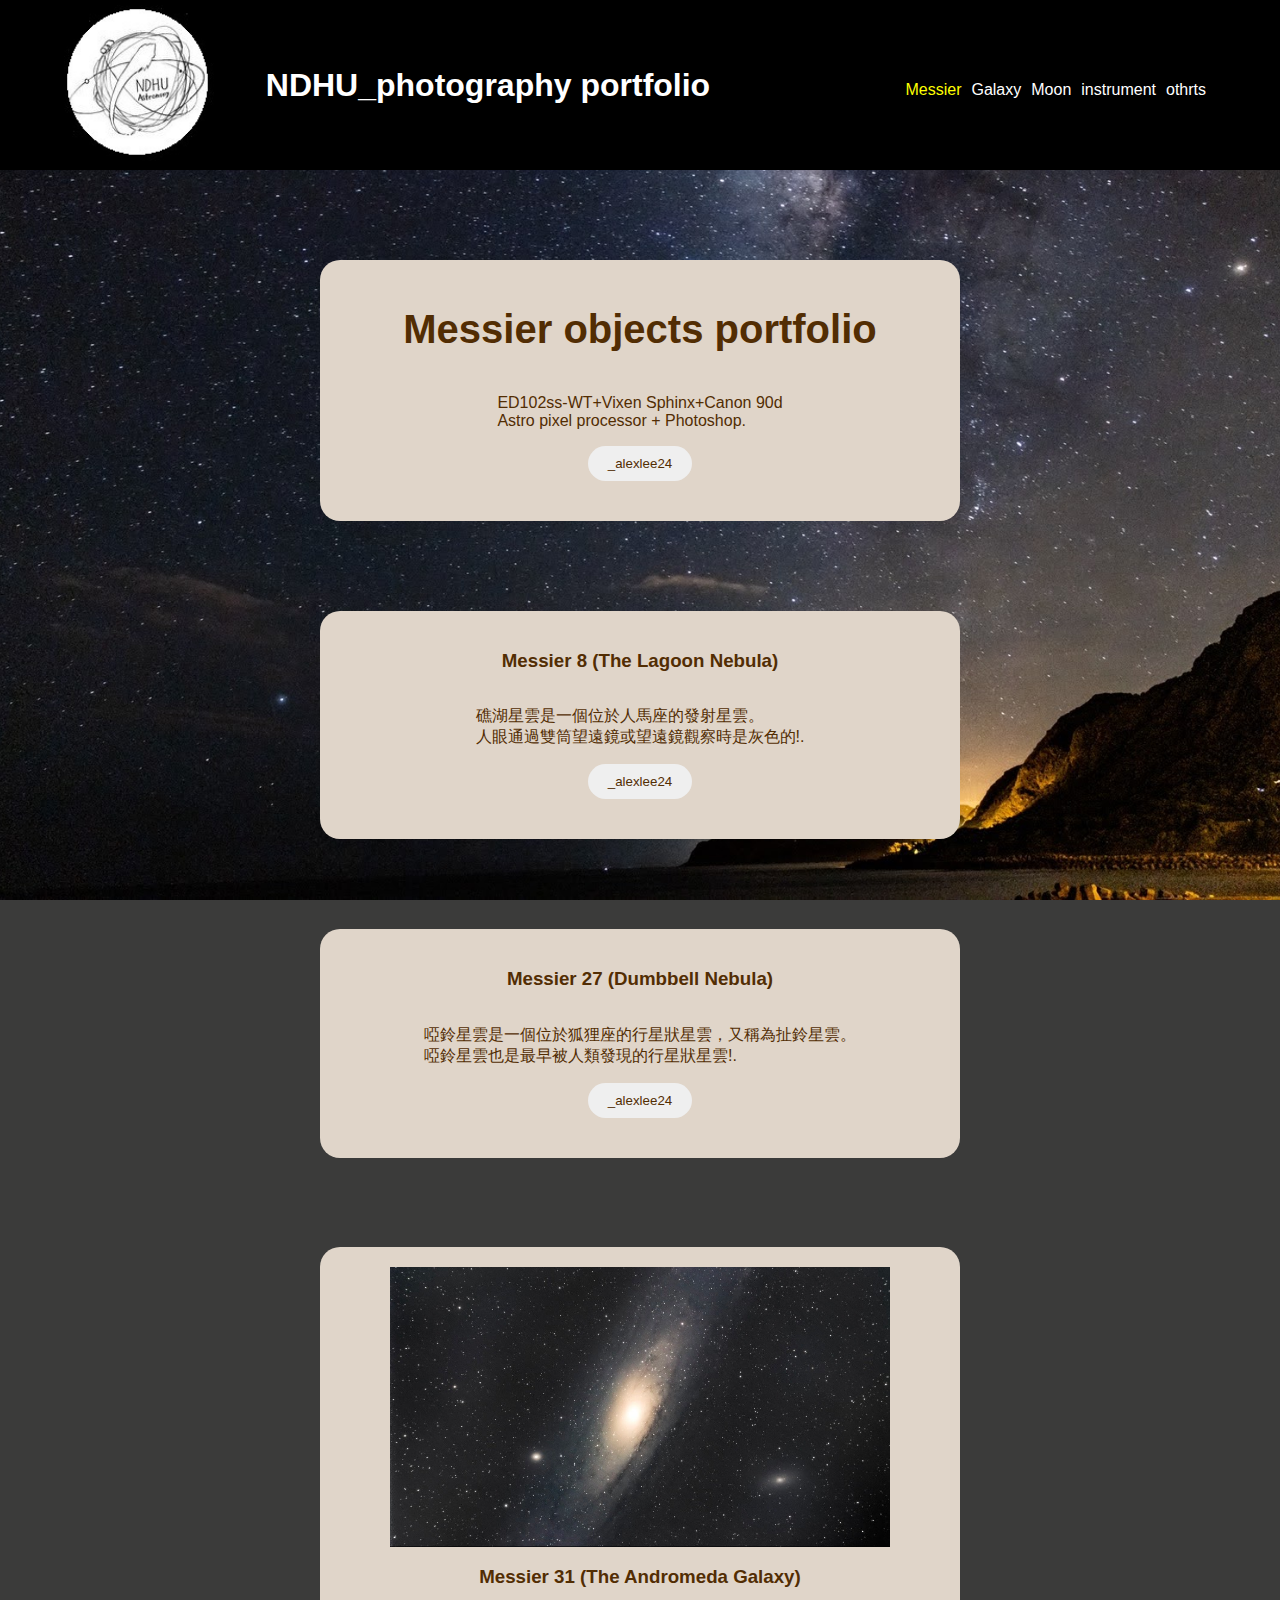
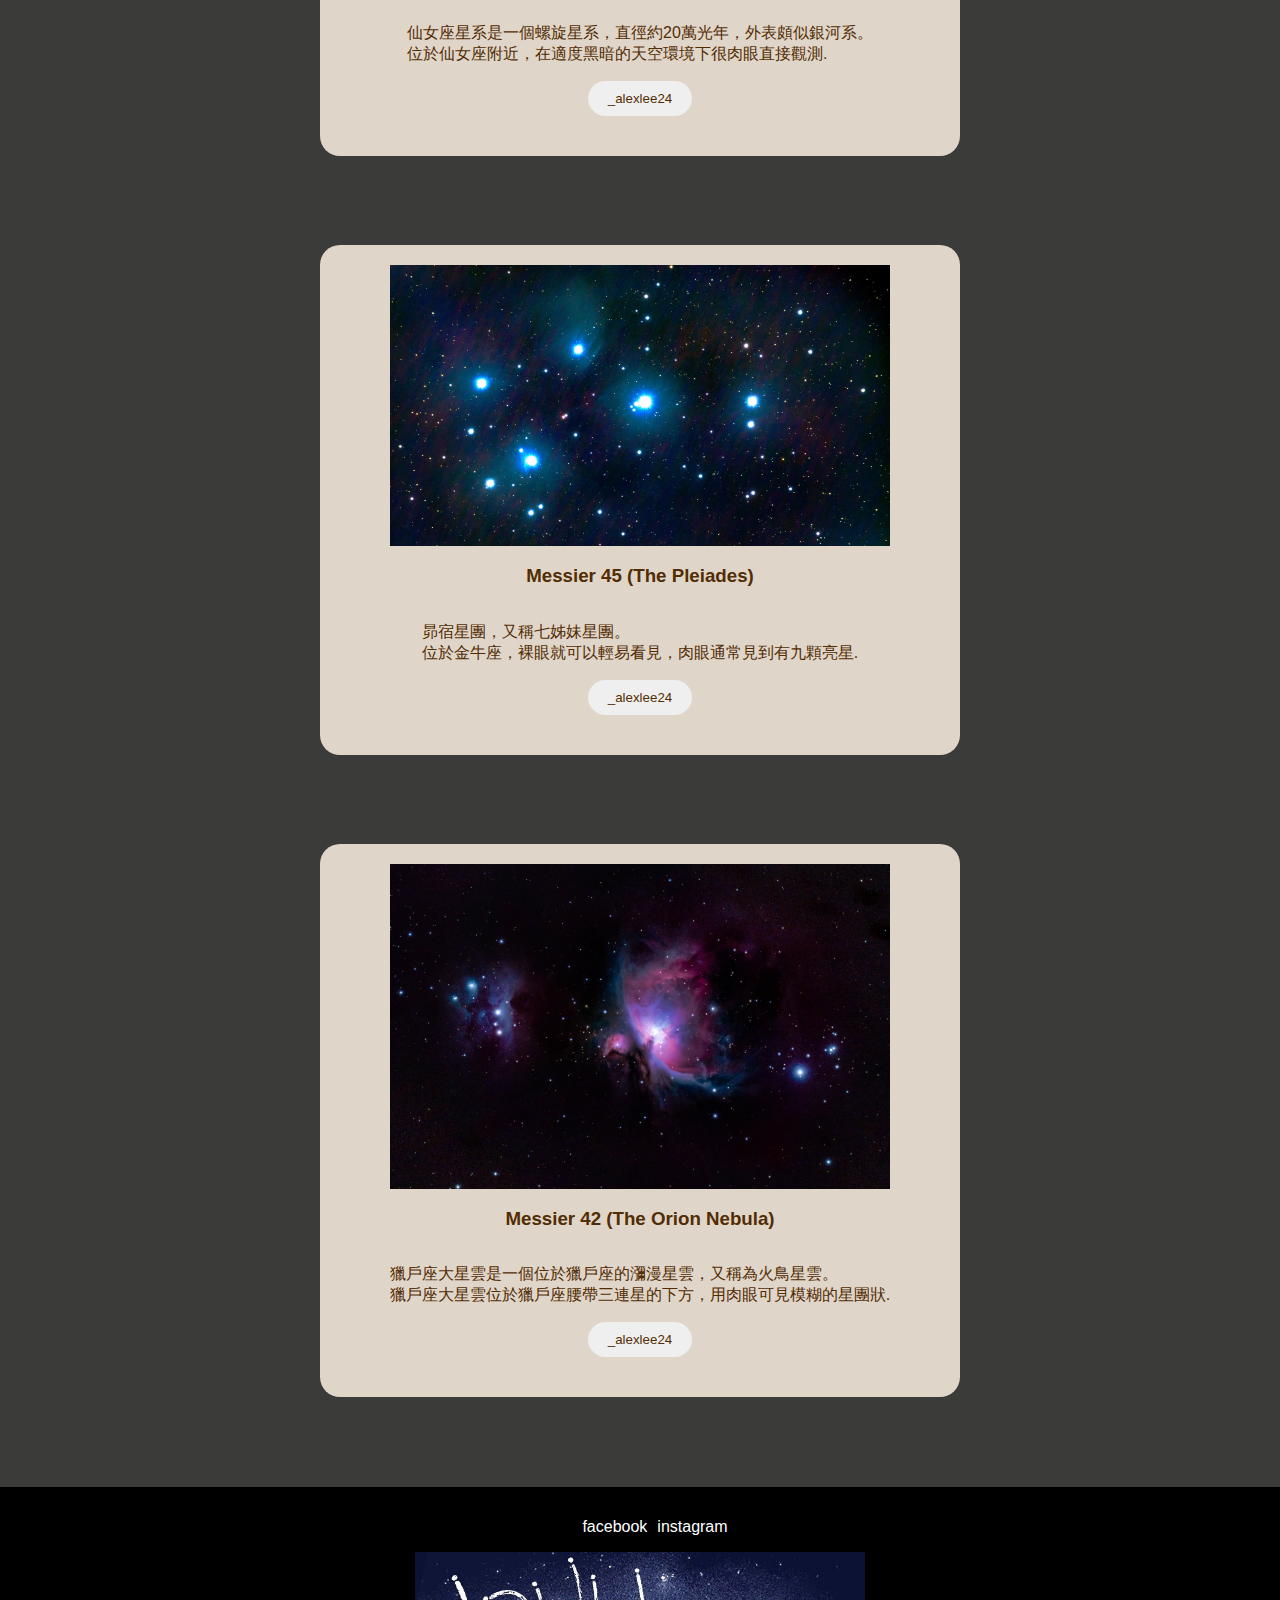
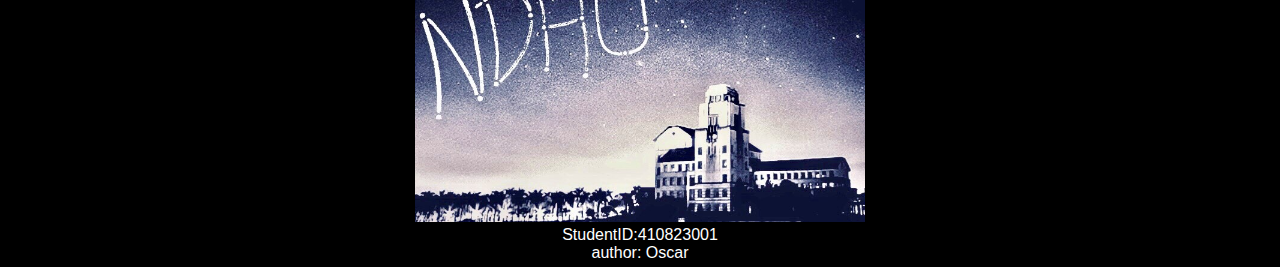
==== index.html @ 28a5e95c "10/15" ====
<!DOCTYPE html>
<html>
    <head>
        <meta charset="UTF-8"></meta>
        <meta name="description" content="東華大學天文社歡迎您~~~"/>
        <meta name="author" content="許哲瑜" />
        <meta name="keywords" content="天文, 天文攝影, 星雲, 梅希爾"/>

        <meta name="viewport" content="width=device-width, initial-scale=1.0"/>

        <title>NDHU_Astronomical</title>
        <!-- link: 引入檔案-->
        <!-- link要寫在head裡面!-->
        <link rel="stylesheet" href="CSS/hw.css">
        <!-- 網頁初始化設定-->
        <style>
            html, body {
                padding: 0;
                margin: 0;
                height: 100%;
                /*改變字體*/
                font-family: sans-serif;
                box-sizing: border-box;
                background: rgb(59, 59, 58) url(img/Galaxy.JPG) no-repeat fixed center / cover;
                /*no-repeat 會等比例放大!*/
            }
        </style>
    </head>
    <body>
        <div class = "container">
            <div class="nav">
                <a href="https://www.instagram.com/ndhu.astronomy/" target="_blank"><img src="img/ndhu_logo.jpg" alt=""></a>
                <h1>NDHU_photography portfolio</h1>
                <ul>
                    <li><a href="index.html" class="act">Messier</a></li>
                    <li><a href="Galaxy.html" >Galaxy</a></li>
                    <li><a href="moon.html" >Moon</a></li>
                    <li><a href="instrument.html" >instrument</a></li>
                    <li><a href="othrts.html" >othrts</a></li>
                </ul>
            </div>
            <div class="content">
                <h1 style="font-size: 40px;"> Messier objects portfolio</h1>
                <p> ED102ss-WT+Vixen Sphinx+Canon 90d <br>Astro pixel processor + Photoshop.</p>
                <input type="button" value="_alexlee24" onclick="javascript:location.href='https://www.instagram.com/a.lee_asph/'">
            </div>
            <div class="content">
                <img src="img/M8/M8-16-9.png" alt="">
                <h3>Messier 8 (The Lagoon Nebula)</h3>
                <p> 礁湖星雲是一個位於人馬座的發射星雲。 <br>人眼通過雙筒望遠鏡或望遠鏡觀察時是灰色的!.</p>
                <input type="button" value="_alexlee24" onclick="javascript:location.href='https://www.instagram.com/a.lee_asph/'">
            </div>
            <div class="content">
                <img src="img/m27.png" alt="">
                <h3>Messier 27 (Dumbbell Nebula)</h3>
                <p> 啞鈴星雲是一個位於狐狸座的行星狀星雲，又稱為扯鈴星雲。 <br>啞鈴星雲也是最早被人類發現的行星狀星雲!.</p>
                <input type="button" value="_alexlee24" onclick="javascript:location.href='https://www.instagram.com/a.lee_asph/'">
            </div>
            <div class="content">
                <img src="img/M31.jpg" alt="">
                <h3>Messier 31 (The Andromeda Galaxy)</h3>
                <p> 仙女座星系是一個螺旋星系，直徑約20萬光年，外表頗似銀河系。 <br>位於仙女座附近，在適度黑暗的天空環境下很肉眼直接觀測.</p>
                <input type="button" value="_alexlee24" onclick="javascript:location.href='https://www.instagram.com/a.lee_asph/'">
            </div>
            <div class="content">
                <img src="img/M45.jpg" alt="">
                <h3>Messier 45 (The Pleiades)</h3>
                <p> 昴宿星團，又稱七姊妹星團。 <br>位於金牛座，裸眼就可以輕易看見，肉眼通常見到有九顆亮星.</p>
                <input type="button" value="_alexlee24" onclick="javascript:location.href='https://www.instagram.com/a.lee_asph/'">
            </div>
            <div class="content">
                <img src="img/M42.jpg" alt="">
                <h3>Messier 42 (The Orion Nebula)</h3>
                <p> 獵戶座大星雲是一個位於獵戶座的瀰漫星雲，又稱為火鳥星雲。 <br>獵戶座大星雲位於獵戶座腰帶三連星的下方，用肉眼可見模糊的星團狀.</p>
                <input type="button" value="_alexlee24" onclick="javascript:location.href='https://www.instagram.com/a.lee_asph/'">
            </div>
        </div>

        <div class="bottom">
            <div class="row">
                <div class="social-icons">
                    <ul>
                        <li><a href="https://www.instagram.com/ndhu.astronomy/" target="_blank">facebook</a></li>
                        <li><a href="https://www.instagram.com/ndhu.astronomy/" target="_blank">instagram</a></li>
                    </ul> 
                </div>
                <div >
                    <div class="logo">
                        <a href="https://www.facebook.com/ndhuastronomy" target="_blank"><img src="img/Astronomical_Society.jpg" alt=""></a>
                    </div>
                </div>
                <div >
                    <div class="info">
                        <p>StudentID:410823001</p>
                        <p>author: Oscar</p>
                    </div>
                    
                </div>
            </div>
        </div>
        
    </body>
</html>
---- CSS/hw.css ----
.nav img{
    width: 150px;
}
.nav {
    display: flex;
    align-items: center;
    color: white;
    background-color: black;
    padding: 5px 5%;
    /* 上下距離20px 前後間距5%*/
}
.nav h1 {
    display: flex;
    flex: auto;
    justify-content: center;
}
.nav ul{
    display: flex;
    flex: auto;
    /*justify-content決定flex項目與容器的水平對齊設定*/
    justify-content: flex-end;
    /*在父層指令，控制子層*/
}
.nav ul li {
    margin: 20px 20px;
    padding: 0;
    /*不要前面的點點*/
    list-style: none;
    /*上 右 下 左*/
    margin: 10px 10px 0 0;
}
.nav ul li a {
    color: white;
    /*不要底線*/
    text-decoration: none;
}

.act {
    color: yellow!important;
  }

.content {
    background-color: #e0d5c9;
    max-width: 600px;
    margin: 7% auto;
    padding: 20px;
    border-radius: 20px;
    color: rgb(82, 45, 3);
    /*設定文字排列*/
    display: flex;
    flex-direction: column;
    /*預設是row*/
    align-items: center;
    /*預設是垂直置中*/
}
.content img {
    width: 500px;
}
.content input {
    color: rgb(82, 45, 3);
    margin-bottom: 20px;
}
.content input{
    /*設定按鈕大小*/
    padding: 10px 20px;
    /*改變按鈕的四個角*/
    border-radius: 20px;

    border: 0;
    outline: 0;
    /*鼠標移到上方顯示可以點選*/
    cursor: pointer;
    transition: 0.5s;
}
/*hover 行為*/
.content input:hover {
    background-color: rgb(218, 125, 19);
}
.bottom {
    background-color: black;
    padding: 5px 5%;
    color: white;
}
.row {
    display: flex;
    flex-direction: column;
    align-items: center;
}
.social-icons ul {
    display: flex;
    flex: auto;
    justify-content: center;
}
.social-icons ul li {
    padding: 0;
    list-style: none;
    margin: 10px 10px 0 0;
}
.social-icons ul li a {
    color: white;
    /*不要底線*/
    text-decoration: none;
}
.logo a img{
    width: 450px;
}

.info {
    display: flex;
    flex-direction: column;
    /*預設是row*/
    align-items: center;
    /*預設是垂直置中*/
 }
.info p {
    padding: 0;
    margin: 0;
}

.bottom ul{
    display: flex;
    align-content: center;
}
@media (max-width: 720px) {
    .nav {
        flex-direction: column;
        align-self: center;
    }
}
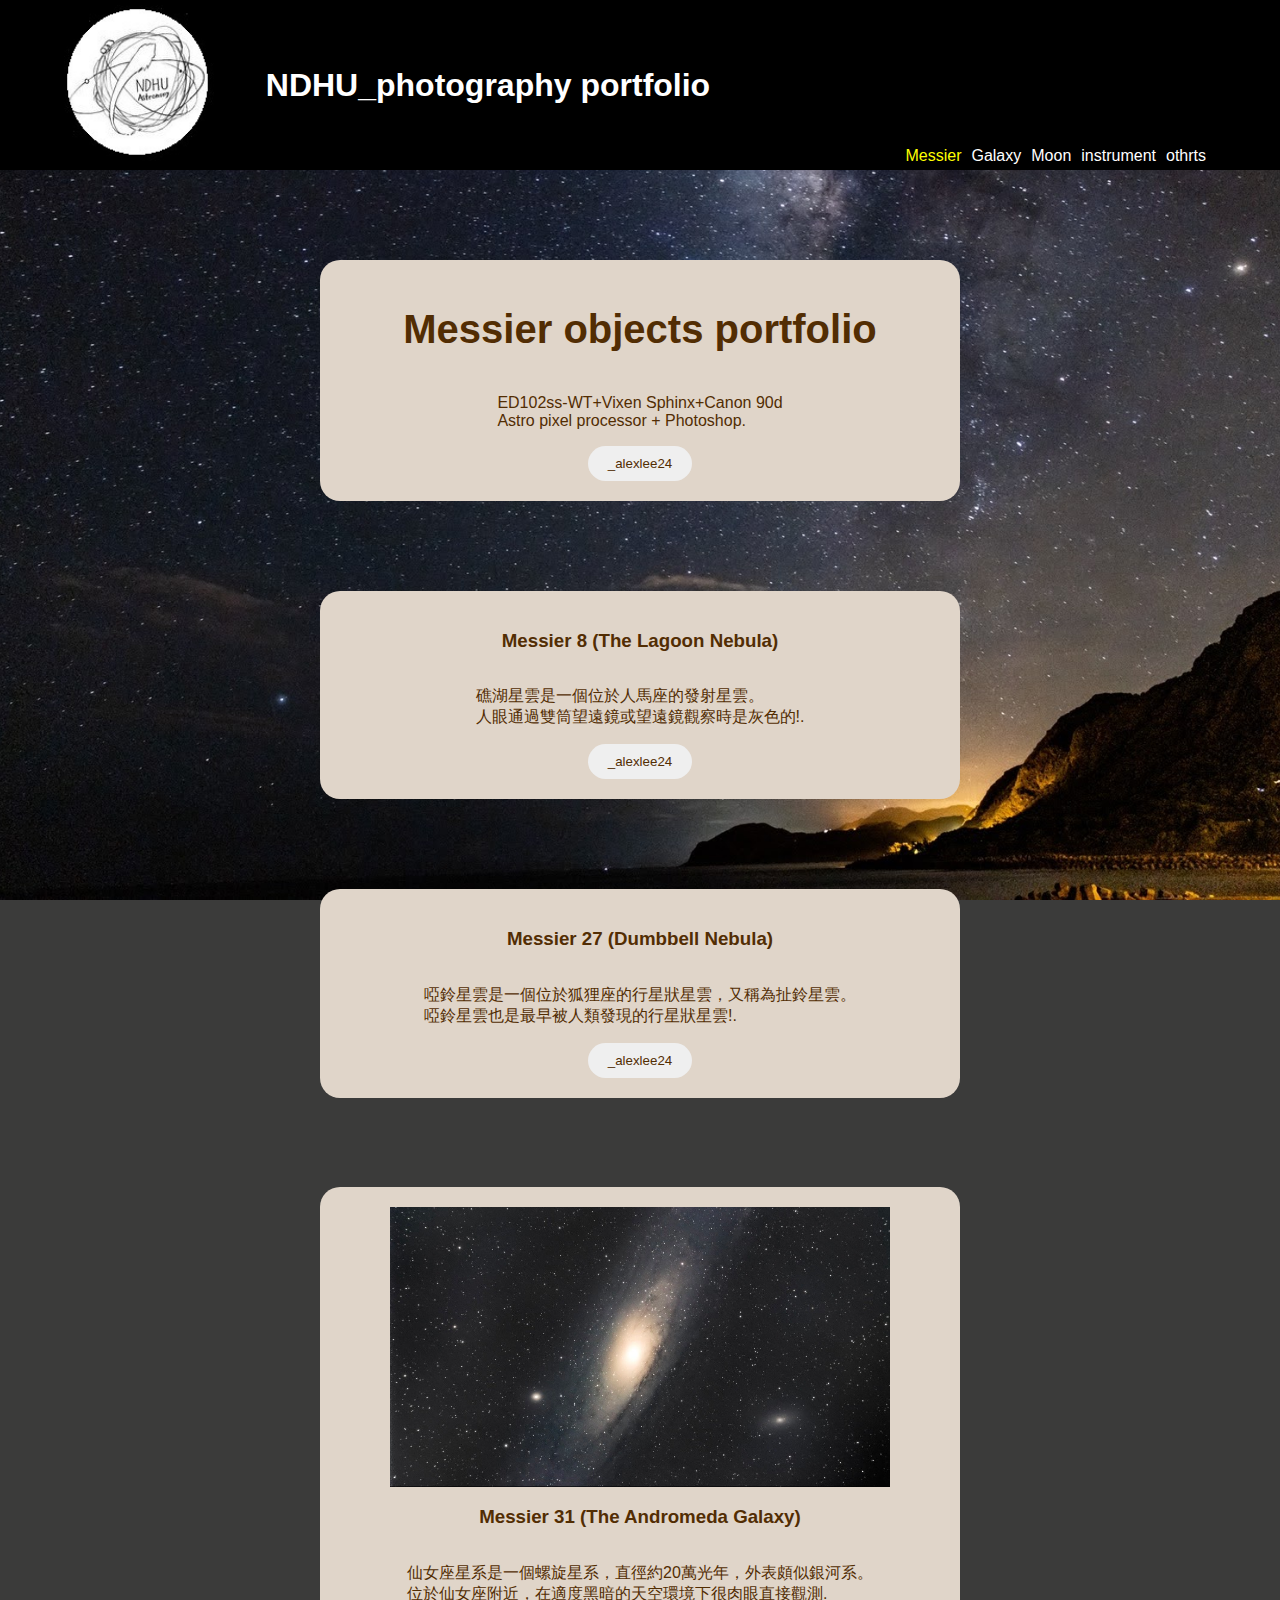
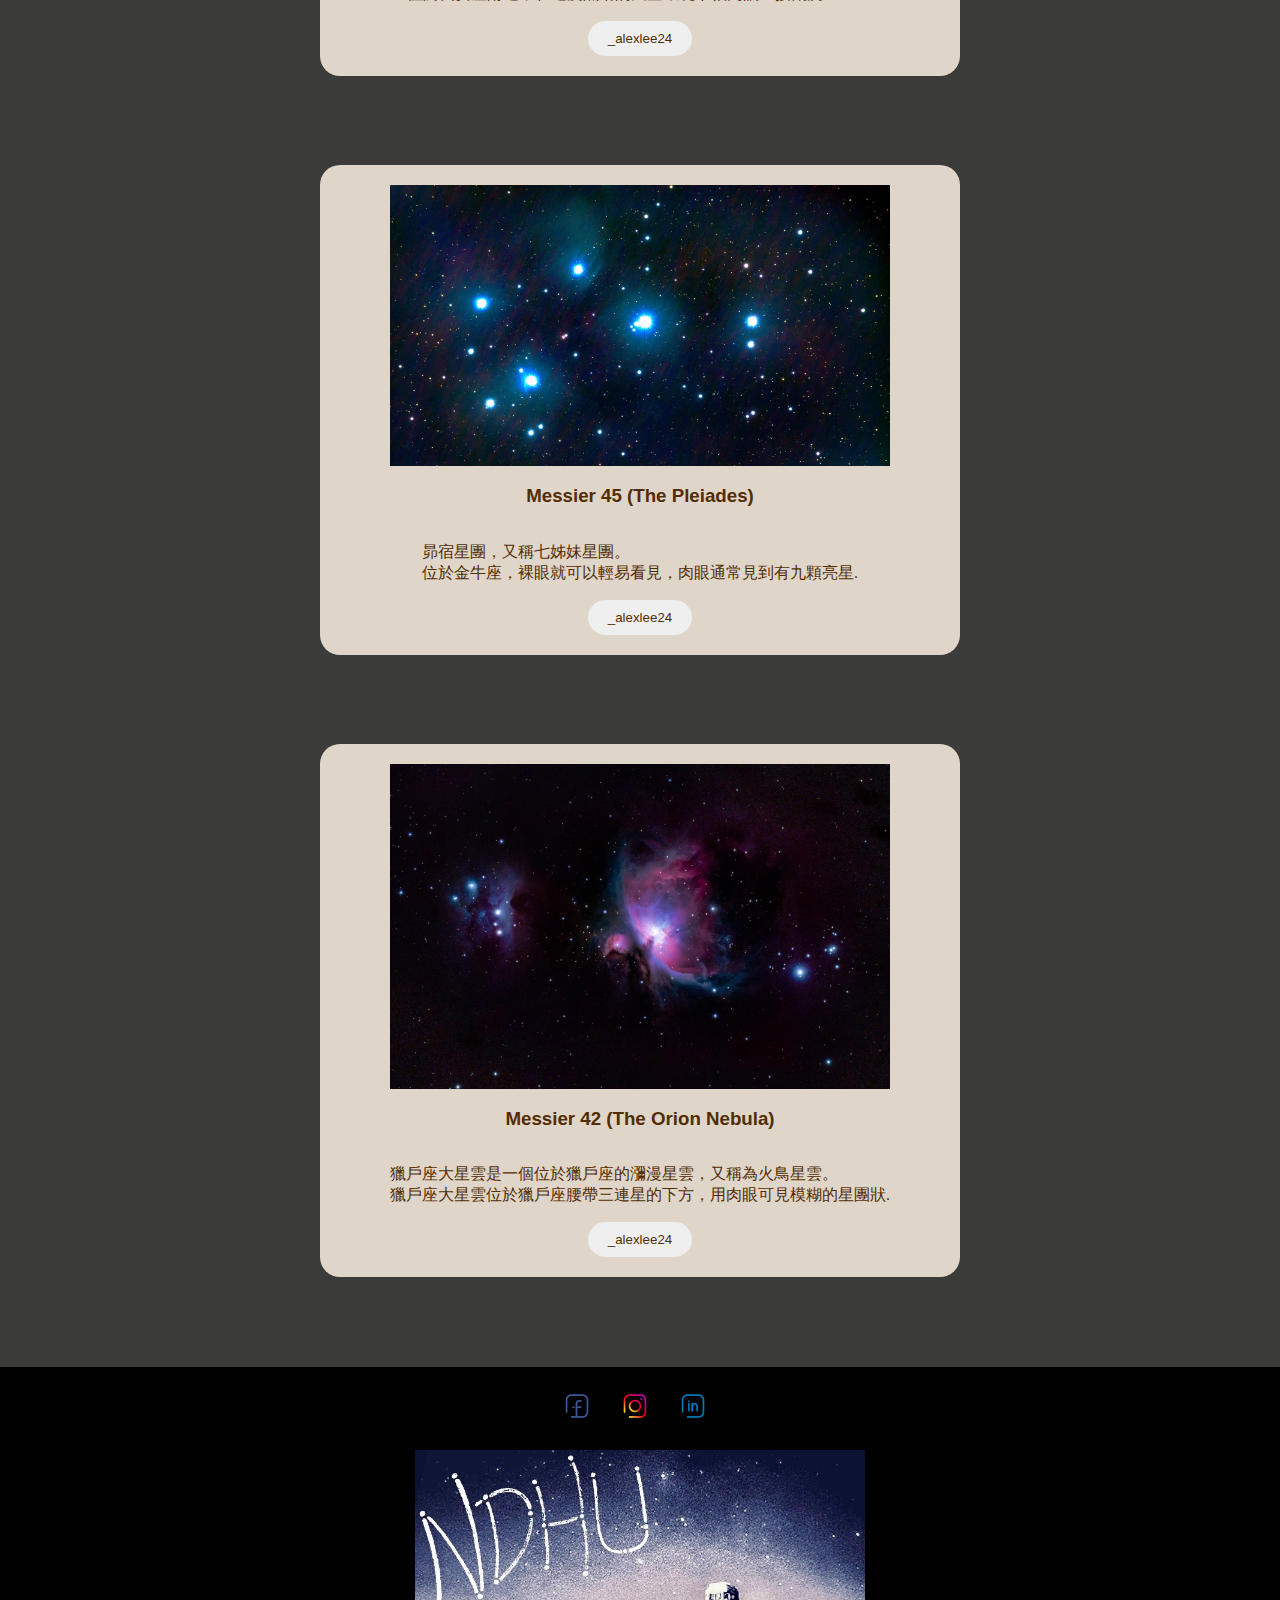
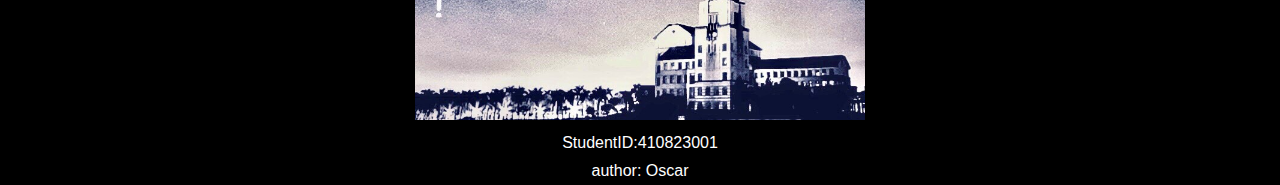
==== commit 05854b3f: "10/17_first_update" ====
--- a/index.html
+++ b/index.html
@@ -5,9 +5,8 @@
         <meta name="description" content="東華大學天文社歡迎您~~~"/>
         <meta name="author" content="許哲瑜" />
         <meta name="keywords" content="天文, 天文攝影, 星雲, 梅希爾"/>
-
         <meta name="viewport" content="width=device-width, initial-scale=1.0"/>
-
+        <link rel="Shortcut Icon" type="image/x-icon" href="img/info.ico" />
         <title>NDHU_Astronomical</title>
         <!-- link: 引入檔案-->
         <!-- link要寫在head裡面!-->
@@ -29,7 +28,7 @@
     <body>
         <div class = "container">
             <div class="nav">
-                <a href="https://www.instagram.com/ndhu.astronomy/" target="_blank"><img src="img/ndhu_logo.jpg" alt=""></a>
+                <a href="https://www.instagram.com/ndhu.astronomy/" target="_blank" title="這裡可以通往IG喔~"><img src="img/ndhu_logo.jpg" alt=""></a>
                 <h1>NDHU_photography portfolio</h1>
                 <ul>
                     <li><a href="index.html" class="act">Messier</a></li>
@@ -42,37 +41,37 @@
             <div class="content">
                 <h1 style="font-size: 40px;"> Messier objects portfolio</h1>
                 <p> ED102ss-WT+Vixen Sphinx+Canon 90d <br>Astro pixel processor + Photoshop.</p>
-                <input type="button" value="_alexlee24" onclick="javascript:location.href='https://www.instagram.com/a.lee_asph/'">
+                <input type="button" value="_alexlee24" onclick="javascript:location.href='https://www.instagram.com/_alexlee24/' " >
             </div>
             <div class="content">
                 <img src="img/M8/M8-16-9.png" alt="">
                 <h3>Messier 8 (The Lagoon Nebula)</h3>
                 <p> 礁湖星雲是一個位於人馬座的發射星雲。 <br>人眼通過雙筒望遠鏡或望遠鏡觀察時是灰色的!.</p>
-                <input type="button" value="_alexlee24" onclick="javascript:location.href='https://www.instagram.com/a.lee_asph/'">
+                <input type="button" value="_alexlee24" onclick="javascript:location.href='https://www.instagram.com/_alexlee24/'">
             </div>
             <div class="content">
                 <img src="img/m27.png" alt="">
                 <h3>Messier 27 (Dumbbell Nebula)</h3>
                 <p> 啞鈴星雲是一個位於狐狸座的行星狀星雲，又稱為扯鈴星雲。 <br>啞鈴星雲也是最早被人類發現的行星狀星雲!.</p>
-                <input type="button" value="_alexlee24" onclick="javascript:location.href='https://www.instagram.com/a.lee_asph/'">
+                <input type="button" value="_alexlee24" onclick="javascript:location.href='https://www.instagram.com/_alexlee24/'">
             </div>
             <div class="content">
                 <img src="img/M31.jpg" alt="">
                 <h3>Messier 31 (The Andromeda Galaxy)</h3>
                 <p> 仙女座星系是一個螺旋星系，直徑約20萬光年，外表頗似銀河系。 <br>位於仙女座附近，在適度黑暗的天空環境下很肉眼直接觀測.</p>
-                <input type="button" value="_alexlee24" onclick="javascript:location.href='https://www.instagram.com/a.lee_asph/'">
+                <input type="button" value="_alexlee24" onclick="javascript:location.href='https://www.instagram.com/_alexlee24/'">
             </div>
             <div class="content">
                 <img src="img/M45.jpg" alt="">
                 <h3>Messier 45 (The Pleiades)</h3>
                 <p> 昴宿星團，又稱七姊妹星團。 <br>位於金牛座，裸眼就可以輕易看見，肉眼通常見到有九顆亮星.</p>
-                <input type="button" value="_alexlee24" onclick="javascript:location.href='https://www.instagram.com/a.lee_asph/'">
+                <input type="button" value="_alexlee24" onclick="javascript:location.href='https://www.instagram.com/_alexlee24/'">
             </div>
             <div class="content">
                 <img src="img/M42.jpg" alt="">
                 <h3>Messier 42 (The Orion Nebula)</h3>
                 <p> 獵戶座大星雲是一個位於獵戶座的瀰漫星雲，又稱為火鳥星雲。 <br>獵戶座大星雲位於獵戶座腰帶三連星的下方，用肉眼可見模糊的星團狀.</p>
-                <input type="button" value="_alexlee24" onclick="javascript:location.href='https://www.instagram.com/a.lee_asph/'">
+                <input type="button" value="_alexlee24" onclick="javascript:location.href='https://www.instagram.com/_alexlee24/'">
             </div>
         </div>
 
@@ -80,13 +79,14 @@
             <div class="row">
                 <div class="social-icons">
                     <ul>
-                        <li><a href="https://www.instagram.com/ndhu.astronomy/" target="_blank">facebook</a></li>
-                        <li><a href="https://www.instagram.com/ndhu.astronomy/" target="_blank">instagram</a></li>
+                        <li><a href="https://www.instagram.com/ndhu.astronomy/" target="_blank"><img src="img/fb.png" alt=""></a></li>
+                        <li><a href="https://www.instagram.com/ndhu.astronomy/" target="_blank"><img src="img/ig.png" alt=""></a></li>
+                        <li><a href="http://line.me/ti/g/RF0254Jo4c" target="_blank"><img src="img/line1.png" alt=""></a></li>
                     </ul> 
                 </div>
                 <div >
                     <div class="logo">
-                        <a href="https://www.facebook.com/ndhuastronomy" target="_blank"><img src="img/Astronomical_Society.jpg" alt=""></a>
+                        <a href="https://www.facebook.com/ndhuastronomy" target="_blank" title="這裡可以通往FB粉專喔~"><img src="img/Astronomical_Society.jpg" alt=""></a>
                     </div>
                 </div>
                 <div >
--- a/CSS/hw.css
+++ b/CSS/hw.css
@@ -5,6 +5,7 @@
 .nav {
     display: flex;
     align-items: center;
+    flex-wrap: wrap;
     color: white;
     background-color: black;
     padding: 5px 5%;
@@ -18,8 +19,11 @@
 .nav ul{
     display: flex;
     flex: auto;
+    margin-bottom: 0%;
+    margin-top: auto;
     /*justify-content決定flex項目與容器的水平對齊設定*/
     justify-content: flex-end;
+    align-items: flex-end;
     /*在父層指令，控制子層*/
 }
 .nav ul li {
@@ -50,6 +54,7 @@
     /*設定文字排列*/
     display: flex;
     flex-direction: column;
+    
     /*預設是row*/
     align-items: center;
     /*預設是垂直置中*/
@@ -57,10 +62,7 @@
 .content img {
     width: 500px;
 }
-.content input {
-    color: rgb(82, 45, 3);
-    margin-bottom: 20px;
-}
+
 .content input{
     /*設定按鈕大小*/
     padding: 10px 20px;
@@ -72,6 +74,7 @@
     /*鼠標移到上方顯示可以點選*/
     cursor: pointer;
     transition: 0.5s;
+    color: rgb(82, 45, 3);
 }
 /*hover 行為*/
 .content input:hover {
@@ -93,7 +96,7 @@
     justify-content: center;
 }
 .social-icons ul li {
-    padding: 0;
+    padding: 0, 0;
     list-style: none;
     margin: 10px 10px 0 0;
 }
@@ -128,3 +131,24 @@
         align-self: center;
     }
 }
+
+.row ul {
+    margin-top: 0;
+    padding: 0;
+}
+
+.info p {
+    padding-top: 10px;
+}
+
+img {  
+    max-height: 100%;  
+    max-width: 100%; 
+    width: auto;
+    height: auto; 
+    top: 0;  
+    bottom: 0;  
+    left: 0;  
+    right: 0;  
+    margin: auto;
+}